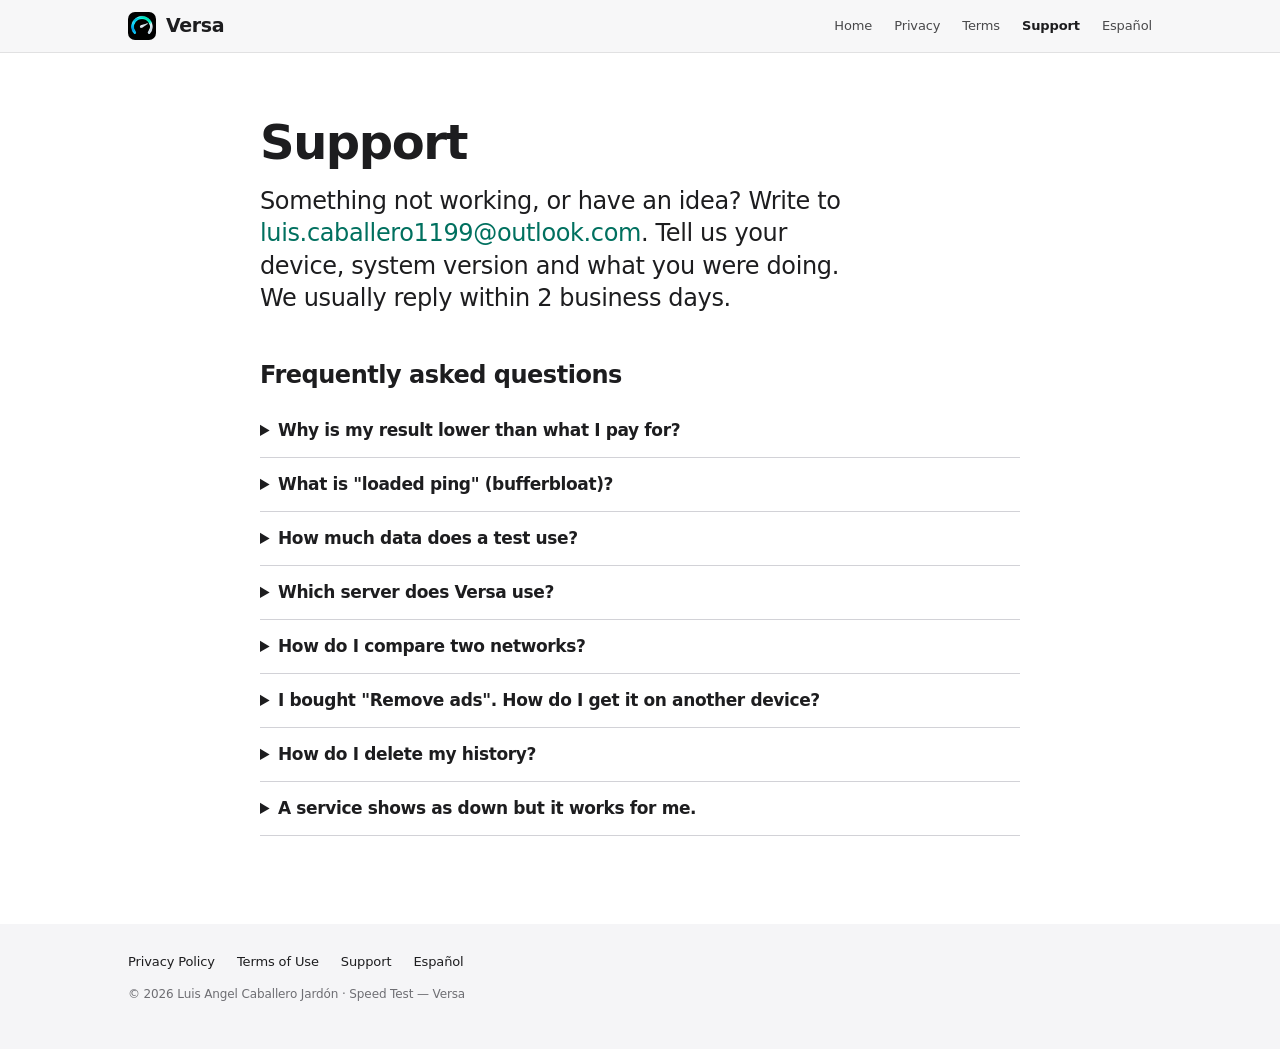
==== support.html @ a2a3d4ef "Sitio web de Speed Test — Versa: portada, privacidad, términos y soporte (EN/ES) Co-Authored-By: Cla" ====
<!DOCTYPE html>
<html lang="en">
<head>
  <meta charset="utf-8">
  <meta name="viewport" content="width=device-width, initial-scale=1, viewport-fit=cover">
  <meta name="color-scheme" content="light dark">
  <title>Support · Speed Test — Versa</title>
  <meta name="description" content="Help and frequently asked questions about Speed Test — Versa.">
  <link rel="canonical" href="https://llcaballeroll.github.io/Speed_test_versa_web/support.html">
  <link rel="alternate" hreflang="en" href="https://llcaballeroll.github.io/Speed_test_versa_web/support.html">
  <link rel="alternate" hreflang="es" href="https://llcaballeroll.github.io/Speed_test_versa_web/es/support.html">
  <link rel="icon" type="image/png" sizes="32x32" href="assets/img/icon-32.png">
  <link rel="apple-touch-icon" href="assets/img/icon-180.png">
  <link rel="stylesheet" href="css/styles.css">
</head>
<body>
  <a class="skip-link" href="#main">Skip to content</a>
  <header class="nav">
    <nav class="wrap nav-inner" aria-label="Main">
      <a class="brand" href="./"><img src="assets/img/icon-180.png" alt="" width="28" height="28">Versa</a>
      <div class="nav-links">
        <a href="./">Home</a>
        <a href="privacy.html">Privacy</a>
        <a href="terms.html">Terms</a>
        <a href="support.html" aria-current="page">Support</a>
        <a href="es/support.html" hreflang="es" lang="es">Español</a>
      </div>
    </nav>
  </header>

  <main id="main" class="doc">
    <div class="wrap">
      <h1>Support</h1>
      <p class="lead" style="margin-left:0">Something not working, or have an idea? Write to <a href="mailto:luis.caballero1199@outlook.com?subject=Versa%20support">luis.caballero1199@outlook.com</a>. Tell us your device, system version and what you were doing. We usually reply within 2 business days.</p>

      <h2>Frequently asked questions</h2>
      <details>
        <summary>Why is my result lower than what I pay for?</summary>
        <p>Wi-Fi is usually the bottleneck: distance to the router, walls, the 2.4 GHz band and other devices using the network all lower the result. Test close to the router on the 5 GHz or 6 GHz band, or with a cable on Mac, to see your real line speed.</p>
      </details>
      <details>
        <summary>What is "loaded ping" (bufferbloat)?</summary>
        <p>It's your ping while the connection is busy downloading or uploading. If it rises a lot, you'll feel lag in games and calls whenever someone else is using the internet. Routers with SQM or QoS help reduce it.</p>
      </details>
      <details>
        <summary>How much data does a test use?</summary>
        <p>Between 50 and 500 MB, depending on your speed. Faster connections move more data in the same time.</p>
      </details>
      <details>
        <summary>Which server does Versa use?</summary>
        <p>Cloudflare's closest data center, chosen automatically, with community LibreSpeed servers as a backup. Gaming ping is measured against the cloud regions closest to you.</p>
      </details>
      <details>
        <summary>How do I compare two networks?</summary>
        <p>Go to Compare, test the first network, switch to the other Wi-Fi or to mobile data and test again. Versa shows which one wins overall and for each use.</p>
      </details>
      <details>
        <summary>I bought "Remove ads". How do I get it on another device?</summary>
        <p>Open Settings in Versa and tap "Restore purchases", signed in with the same Apple ID or Google account. On Apple devices the same purchase also unlocks Versa Pro on Mac.</p>
      </details>
      <details>
        <summary>How do I delete my history?</summary>
        <p>In History, use the trash button. Uninstalling the app also deletes all its data, since everything is stored only on your device.</p>
      </details>
      <details>
        <summary>A service shows as down but it works for me.</summary>
        <p>"Is it down?" combines the official status page with a test from your network. If they disagree, Versa tells you. Check again in a few minutes.</p>
      </details>
    </div>
  </main>

  <footer class="footer">
    <div class="wrap">
      <div class="footer-links">
        <a href="privacy.html">Privacy Policy</a>
        <a href="terms.html">Terms of Use</a>
        <a href="support.html">Support</a>
        <a href="es/support.html" hreflang="es" lang="es">Español</a>
      </div>
      <p>© 2026 Luis Angel Caballero Jardón · Speed Test — Versa</p>
    </div>
  </footer>
</body>
</html>
---- css/styles.css ----
/* Speed Test — Versa · sitio web
   Chasis inspirado en apple.com: mosaicos a todo lo ancho que alternan claro y oscuro,
   tipografía del sistema (SF Pro en Apple) con tracking negativo en titulares,
   un solo color de acción (el turquesa de la app) y la app como "producto". */

:root {
  color-scheme: light dark;

  /* Tonos crudos */
  --white: #ffffff;
  --parchment: #f5f5f7;
  --ink: #1d1d1f;
  --ink-muted: #6e6e73;      /* 4.9:1 sobre blanco */
  --hairline: #d2d2d7;
  --black: #000000;
  --tile: #161617;
  --tile-2: #1d1d1f;
  --on-dark: #f5f5f7;
  --on-dark-muted: #a1a1a6;  /* 7.6:1 sobre negro */
  --teal-light: #00705f;     /* 6.0:1 sobre blanco, 5.5:1 sobre parchment */
  --teal-dark: #34e0c8;      /* 12:1 sobre negro */

  /* Superficies de la página (cambian con el tema del sistema) */
  --bg: var(--white);
  --bg-alt: var(--parchment);
  --text: var(--ink);
  --text-muted: var(--ink-muted);
  --accent: var(--teal-light);
  --line: var(--hairline);
  --nav-bg: rgb(245 245 247 / 0.8);

  @media (prefers-color-scheme: dark) {
    --bg: var(--black);
    --bg-alt: var(--tile);
    --text: var(--on-dark);
    --text-muted: var(--on-dark-muted);
    --accent: var(--teal-dark);
    --line: #424245;
    --nav-bg: rgb(22 22 23 / 0.8);
  }

  --font: system-ui, -apple-system, BlinkMacSystemFont, "SF Pro Text", "Segoe UI", Inter, Roboto, sans-serif;
  --radius-card: 18px;
  --wrap: 1024px;

  accent-color: var(--accent);
  scrollbar-color: color-mix(in srgb, var(--text) 40%, transparent) transparent;
}

*, *::before, *::after { box-sizing: border-box; }

html {
  -webkit-text-size-adjust: 100%;
  text-size-adjust: 100%;
}

body {
  margin: 0;
  font-family: var(--font);
  font-size: 17px;
  line-height: 1.47;
  letter-spacing: -0.022em;
  background: var(--bg);
  color: var(--text);
  -webkit-font-smoothing: antialiased;
}

img { max-width: 100%; height: auto; display: block; }
a { color: var(--accent); text-decoration: none; }
a:hover { text-decoration: underline; }
:focus-visible { outline: 2px solid var(--accent); outline-offset: 3px; border-radius: 6px; }

.skip-link {
  position: absolute; left: 12px; top: -60px; z-index: 100;
  background: var(--text); color: var(--bg); padding: 10px 16px; border-radius: 8px;
}
.skip-link:focus { top: 12px; }

.visually-hidden {
  position: absolute !important; width: 1px; height: 1px; overflow: hidden;
  clip-path: inset(50%); white-space: nowrap;
}

.wrap { width: min(100% - 32px, var(--wrap)); margin-inline: auto; }

/* ---------- Navegación: barra delgada con vidrio ---------- */
.nav {
  position: sticky; top: 0; z-index: 50;
  background: var(--nav-bg);
  backdrop-filter: saturate(180%) blur(20px);
  -webkit-backdrop-filter: saturate(180%) blur(20px);
  border-bottom: 1px solid color-mix(in srgb, var(--text) 10%, transparent);
}
.nav-inner { display: flex; align-items: center; gap: 20px; height: 52px; }
.brand { display: flex; align-items: center; gap: 10px; color: var(--text); font-weight: 600; font-size: 19px; letter-spacing: -0.02em; }
.brand:hover { text-decoration: none; }
.brand img { width: 28px; height: 28px; border-radius: 7px; }
.nav-links { display: flex; gap: 22px; margin-left: auto; font-size: 13px; letter-spacing: -0.01em; }
.nav-links a { color: var(--text); opacity: 0.8; }
.nav-links a:hover { opacity: 1; text-decoration: none; }
.nav-links a[aria-current="page"] { opacity: 1; font-weight: 600; }
.nav .btn { padding: 5px 14px; font-size: 13px; }
@media (max-width: 700px) {
  .nav-links { display: none; }
  .nav .btn { margin-left: auto; }
}

/* ---------- Botones: píldora de acción ---------- */
.btn {
  display: inline-flex; align-items: center; justify-content: center; gap: 8px;
  min-height: 44px; padding: 11px 22px; border-radius: 980px;
  background: var(--accent); color: var(--bg);
  font-size: 17px; font-weight: 400; letter-spacing: -0.01em;
  border: 1px solid var(--accent);
  transition: transform 0.15s ease, background-color 0.2s ease, color 0.2s ease;
  touch-action: manipulation;
}
.btn:hover { text-decoration: none; }
.btn:active { transform: scale(0.97); }
.btn.ghost { background: transparent; color: var(--accent); }
.btn.ghost:hover { background: var(--accent); color: var(--bg); }
.btn svg { width: 18px; height: 18px; flex: none; fill: currentColor; }
.btn[aria-disabled="true"] { opacity: 0.55; pointer-events: none; }
.nav .btn { min-height: 28px; }

.btn-row { display: flex; flex-wrap: wrap; gap: 12px; justify-content: center; margin-top: 28px; }
.soon { margin-top: 14px; font-size: 14px; color: var(--text-muted); }

/* ---------- Mosaicos ---------- */
.tile { padding: 88px 0 0; overflow: hidden; text-align: center; }
.tile.alt { background: var(--bg-alt); }
.tile.dark { background: var(--black); color: var(--on-dark); --text-muted: var(--on-dark-muted); --accent: var(--teal-dark); --bg: var(--black); color-scheme: dark; }
.tile.dark.tile-2 { background: var(--tile); --bg: var(--tile); }

.eyebrow { font-size: 17px; font-weight: 600; color: var(--accent); margin: 0 0 8px; letter-spacing: -0.01em; }
h1, h2, h3 { margin: 0; font-weight: 600; text-wrap: balance; }
.display { font-size: clamp(40px, 7vw, 80px); line-height: 1.05; letter-spacing: -0.035em; }
.headline { font-size: clamp(32px, 5vw, 56px); line-height: 1.07; letter-spacing: -0.03em; }
.lead { font-size: clamp(19px, 2.4vw, 24px); line-height: 1.35; color: var(--text-muted); margin: 16px auto 0; max-width: 40ch; text-wrap: pretty; letter-spacing: -0.015em; }

/* La app es el "producto": captura con esquinas de pantalla y la única sombra del sistema */
.screen {
  border-radius: clamp(22px, 4.2vw, 46px);
  box-shadow: rgb(0 0 0 / 0.22) 3px 5px 30px 0;
  border: 1px solid color-mix(in srgb, var(--text) 12%, transparent);
}
.tile.dark .screen { box-shadow: 0 0 0 1px rgb(255 255 255 / 0.08), 0 30px 80px rgb(52 224 200 / 0.12); }

.stage { margin: 56px auto 0; display: flex; justify-content: center; align-items: flex-end; gap: clamp(12px, 3vw, 36px); }
.stage .screen { width: min(36vw, 330px); }
.stage .screen.side { width: min(28vw, 270px); margin-bottom: 40px; }
.stage.crop { max-height: 620px; overflow: hidden; align-items: flex-start; mask-image: linear-gradient(#000 82%, transparent); -webkit-mask-image: linear-gradient(#000 82%, transparent); }
@media (max-width: 640px) {
  .stage .screen.side { display: none; }
  .stage .screen { width: min(78vw, 330px); }
}

/* Lista de usos con íconos */
.uses { list-style: none; padding: 0; margin: 40px auto 0; display: grid; grid-template-columns: repeat(auto-fit, minmax(150px, 1fr)); gap: 12px; max-width: 900px; }
.uses li { background: var(--bg); border-radius: var(--radius-card); padding: 20px 16px; text-align: left; }
.tile:not(.alt) .uses li { background: var(--bg-alt); }
.uses strong { display: block; font-size: 17px; }
.uses span { font-size: 14px; color: var(--text-muted); line-height: 1.4; display: block; margin-top: 4px; }
.uses .ico { font-size: 0; width: 28px; height: 28px; margin-bottom: 10px; color: var(--accent); }
.uses .ico svg { width: 28px; height: 28px; fill: none; stroke: currentColor; stroke-width: 1.8; stroke-linecap: round; stroke-linejoin: round; }

/* Pasos de comparar */
.steps { counter-reset: s; list-style: none; padding: 0; margin: 36px auto 0; display: grid; grid-template-columns: repeat(auto-fit, minmax(220px, 1fr)); gap: 24px; max-width: 900px; text-align: left; }
.steps li { counter-increment: s; }
.steps li::before { content: counter(s); display: grid; place-items: center; width: 32px; height: 32px; border-radius: 50%; background: var(--accent); color: var(--bg); font-weight: 600; font-size: 15px; margin-bottom: 10px; }
.steps strong { display: block; }
.steps span { color: var(--text-muted); font-size: 15px; }

/* Cifras */
.facts { display: grid; grid-template-columns: repeat(auto-fit, minmax(160px, 1fr)); gap: 28px; max-width: 900px; margin: 44px auto 0; }
.facts b { display: block; font-size: clamp(36px, 5vw, 52px); font-weight: 600; letter-spacing: -0.03em; line-height: 1.1; color: var(--accent); }
.facts span { color: var(--text-muted); font-size: 15px; }

/* Galería deslizable (scroll nativo con imán) */
.gallery { margin-top: 48px; padding-bottom: 88px; }
.gallery-track {
  display: flex; gap: 20px; overflow-x: auto; padding: 8px max(16px, (100vw - var(--wrap)) / 2) 24px;
  scroll-snap-type: x mandatory; scroll-padding-inline: max(16px, (100vw - var(--wrap)) / 2);
  overscroll-behavior-x: contain; scrollbar-width: thin;
}
.gallery-track:focus-visible { outline-offset: -4px; }
.gallery-track figure { margin: 0; flex: 0 0 auto; width: min(62vw, 260px); scroll-snap-align: start; }
.gallery-track figcaption { font-size: 14px; color: var(--text-muted); margin-top: 12px; text-align: left; }
@media (prefers-reduced-motion: no-preference) { .gallery-track { scroll-behavior: smooth; } }

/* Plataformas */
.devices { display: grid; grid-template-columns: repeat(auto-fit, minmax(240px, 1fr)); gap: 20px; max-width: 980px; margin: 44px auto 0; padding-bottom: 88px; }
.device { background: var(--bg); border-radius: var(--radius-card); padding: 28px 24px 0; overflow: hidden; display: flex; flex-direction: column; text-align: left; }
.tile:not(.alt) .device { background: var(--bg-alt); }
.device h3 { font-size: 24px; letter-spacing: -0.02em; }
.device p { margin: 6px 0 20px; color: var(--text-muted); font-size: 15px; }
.device img { margin-top: auto; border-radius: 14px 14px 0 0; box-shadow: rgb(0 0 0 / 0.16) 0 4px 24px; }

.tile > .wrap > .pad-b { padding-bottom: 88px; }
.privacy-points { list-style: none; padding: 0; margin: 36px auto 0; max-width: 760px; display: grid; gap: 14px; text-align: left; }
.privacy-points li { padding: 18px 20px; border-radius: var(--radius-card); background: var(--bg-alt); }
.tile.alt .privacy-points li { background: var(--bg); }

/* Aparición suave: el estado final es el visible; solo se anima si el usuario lo permite */
@media (prefers-reduced-motion: no-preference) {
  .js .reveal { opacity: 0; translate: 0 24px; transition: opacity 0.7s ease, translate 0.7s cubic-bezier(.2,.7,.2,1); }
  .js .reveal.visible { opacity: 1; translate: 0 0; }
}

/* ---------- Páginas de texto (legal / soporte) ---------- */
.doc { padding: 64px 0 88px; }
.doc .wrap { max-width: 760px; }
.doc h1 { font-size: clamp(36px, 5vw, 48px); letter-spacing: -0.03em; line-height: 1.08; }
.doc .updated { color: var(--text-muted); font-size: 14px; margin-top: 10px; }
.doc h2 { font-size: 24px; letter-spacing: -0.02em; margin: 44px 0 10px; scroll-margin-top: 72px; }
.doc h3 { font-size: 19px; margin: 24px 0 6px; }
.doc p, .doc li { color: var(--text); }
.doc ul { padding-left: 1.2em; }
.doc li { margin: 6px 0; }
.summary { background: var(--bg-alt); border-radius: var(--radius-card); padding: 22px 24px; margin-top: 32px; }
.summary h2 { margin-top: 0; font-size: 19px; }
.summary ul { margin: 0; }
.toc { margin-top: 24px; font-size: 15px; columns: 2 220px; }
.toc ol { margin: 0; padding-left: 1.2em; }
.table-scroll { overflow-x: auto; margin: 16px 0; }
table { border-collapse: collapse; width: 100%; font-size: 15px; min-width: 560px; }
th, td { text-align: left; vertical-align: top; padding: 10px 12px; border-bottom: 1px solid var(--line); }
th { font-weight: 600; }
details { border-bottom: 1px solid var(--line); padding: 14px 0; }
summary { cursor: pointer; font-weight: 600; font-size: 17px; }
details p { margin: 10px 0 0; color: var(--text-muted); }

/* ---------- Pie ---------- */
.footer { background: var(--bg-alt); color: var(--text-muted); font-size: 12px; padding: 28px 0 40px; letter-spacing: -0.01em; }
.tile.alt + .footer { border-top: 1px solid var(--line); }
.footer-links { display: flex; flex-wrap: wrap; gap: 8px 22px; margin-bottom: 14px; }
.footer-links a { color: var(--text); font-size: 13px; }
.footer p { margin: 6px 0; line-height: 1.5; }
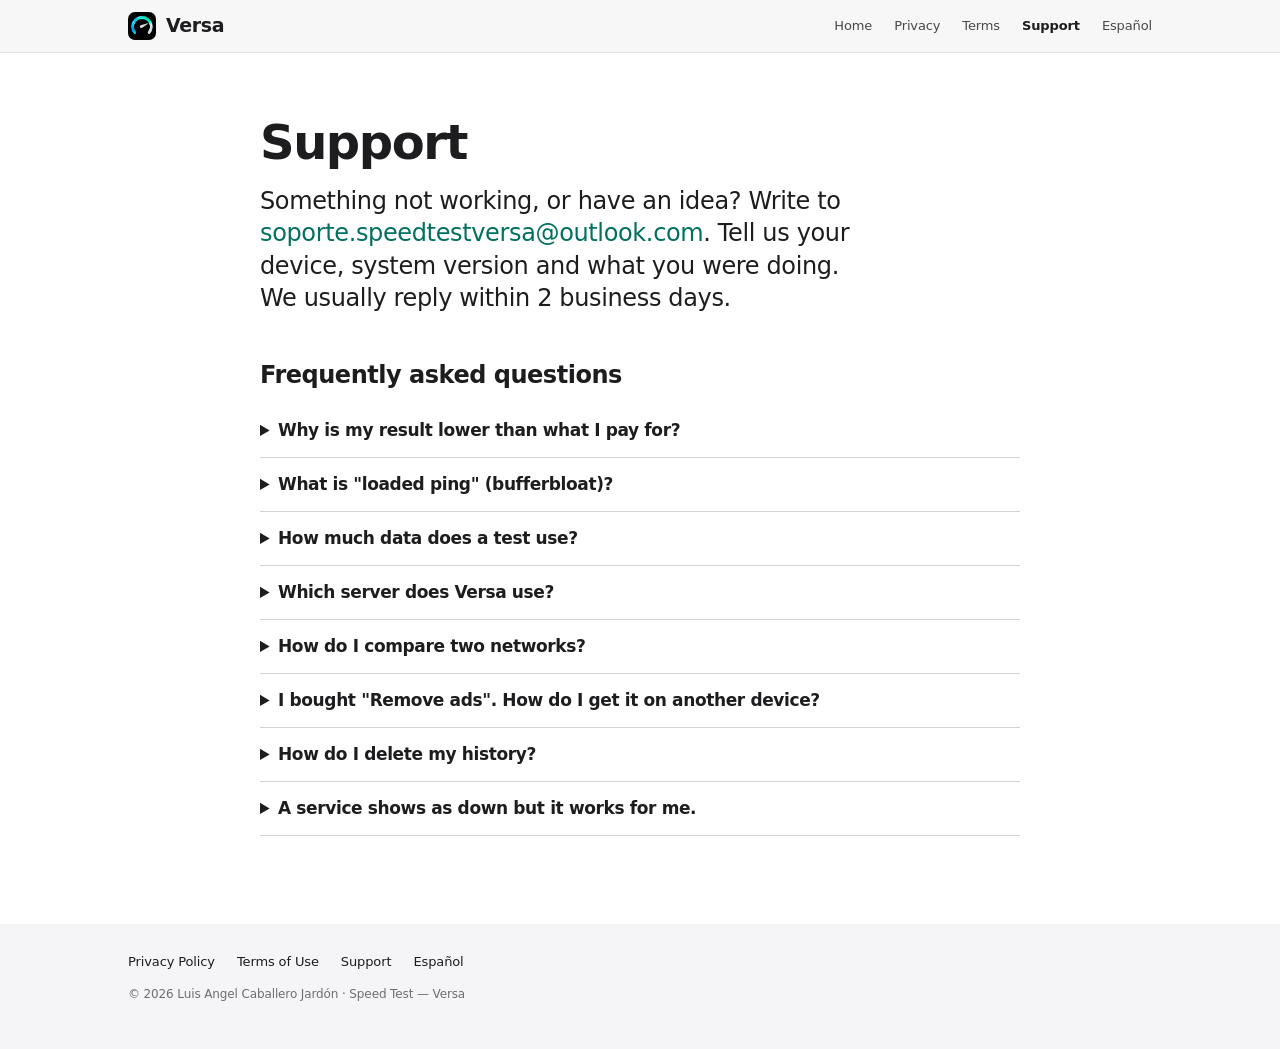
==== commit edb0f281: "Correo de soporte nuevo: soporte.speedtestversa@outlook.com Co-Authored-By: Claude Opus 5.5 <noreply" ====
--- a/support.html
+++ b/support.html
@@ -31,7 +31,7 @@
   <main id="main" class="doc">
     <div class="wrap">
       <h1>Support</h1>
-      <p class="lead" style="margin-left:0">Something not working, or have an idea? Write to <a href="mailto:luis.caballero1199@outlook.com?subject=Versa%20support">luis.caballero1199@outlook.com</a>. Tell us your device, system version and what you were doing. We usually reply within 2 business days.</p>
+      <p class="lead" style="margin-left:0">Something not working, or have an idea? Write to <a href="mailto:soporte.speedtestversa@outlook.com?subject=Versa%20support">soporte.speedtestversa@outlook.com</a>. Tell us your device, system version and what you were doing. We usually reply within 2 business days.</p>
 
       <h2>Frequently asked questions</h2>
       <details>
